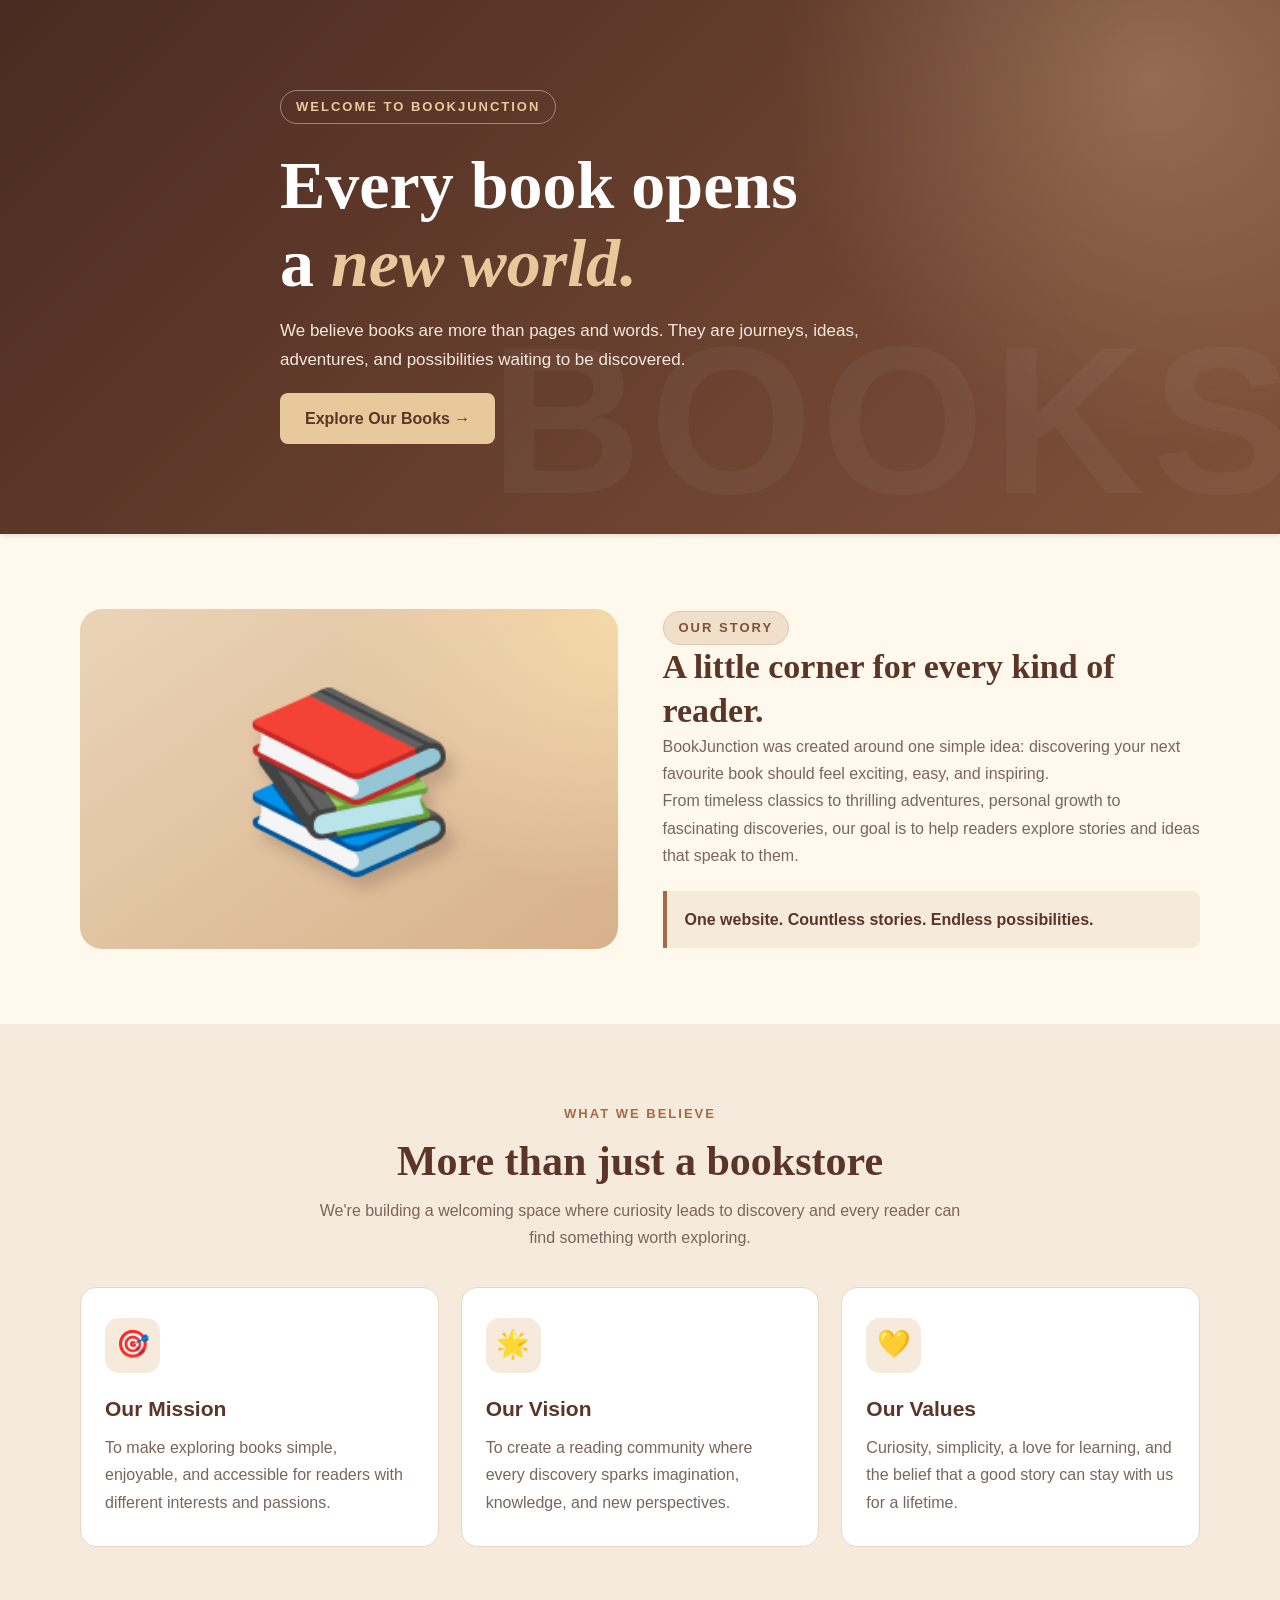
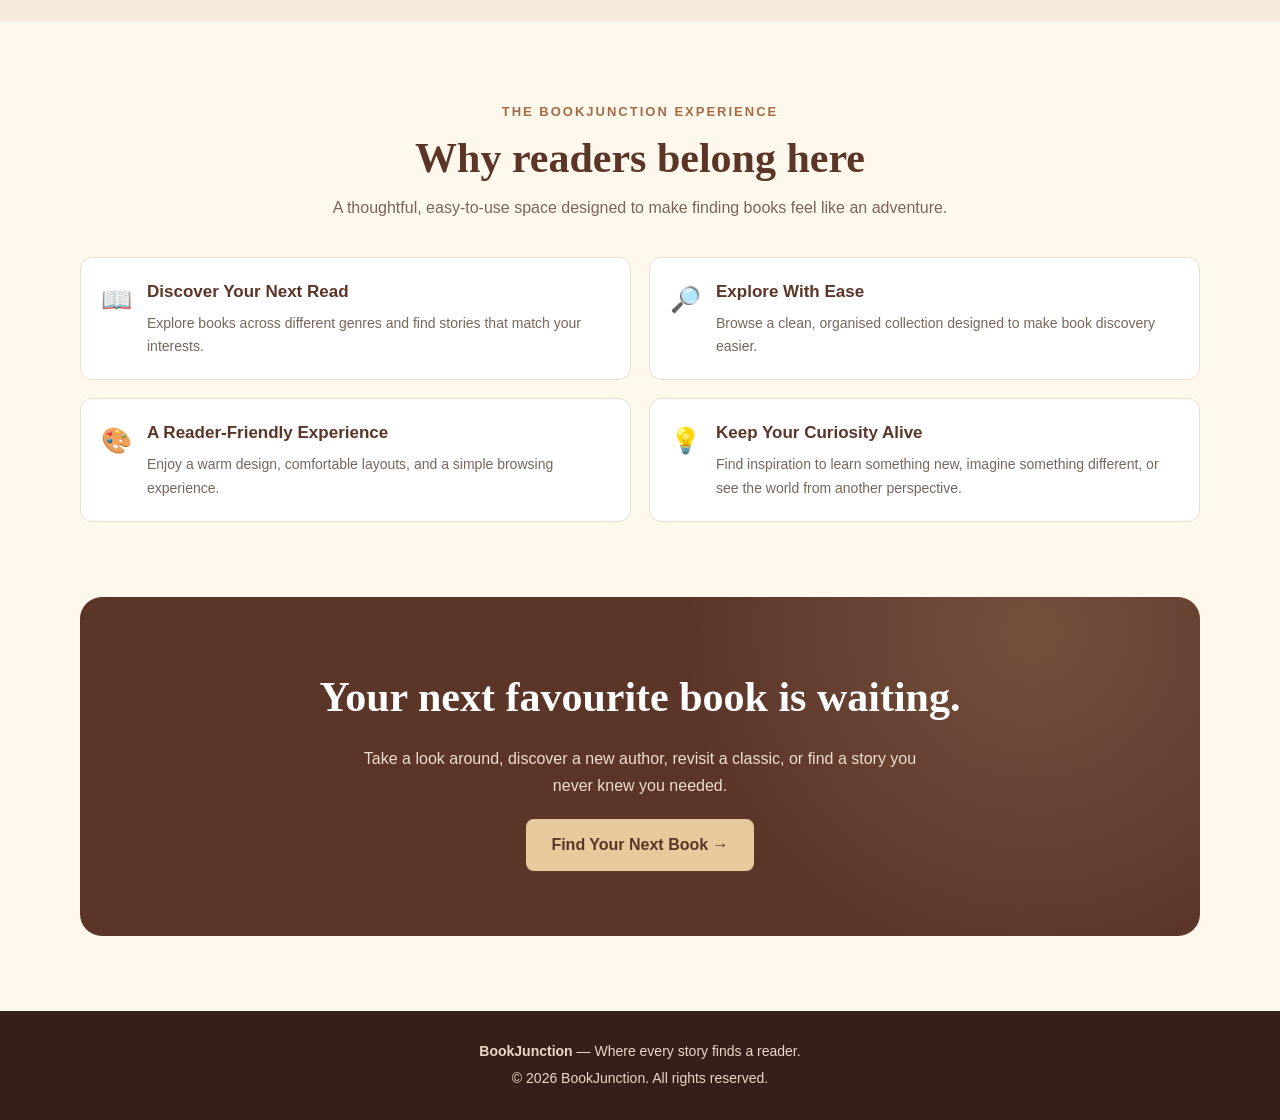
==== about.html @ b592138c "first file" ====
<!DOCTYPE html>
<html lang="en">
<head>
    <meta charset="UTF-8">
    <meta name="viewport" content="width=device-width, initial-scale=1.0">
    <title>About Us | BookJunction</title>

    <!-- Your existing website styles -->
    <link rel="stylesheet" href="style.css">
    <link rel="stylesheet" href="responsive.css">

    <!-- About page styling -->
    <style>
        :root {
            --primary: #5b3528;
            --secondary: #a66b45;
            --accent: #e8c99b;
            --cream: #fff8ed;
            --light: #f5eadb;
            --text: #38251e;
            --muted: #78665b;
            --white: #ffffff;
        }

        * {
            box-sizing: border-box;
        }

        body {
            margin: 0;
            font-family: Arial, Helvetica, sans-serif;
            background: var(--cream);
            color: var(--text);
            line-height: 1.7;
        }

        a {
            text-decoration: none;
        }

        .about-container {
            width: min(1120px, 90%);
            margin: auto;
        }

        /* HERO SECTION */
        .about-hero {
            position: relative;
            overflow: hidden;
            padding: 90px 0;
            background:
                radial-gradient(circle at 90% 15%,
                    rgba(232, 201, 155, 0.3), transparent 30%),
                linear-gradient(135deg, #4b2b21, #80513a);
            color: var(--white);
        }

        .about-hero::after {
            content: "BOOKS";
            position: absolute;
            right: -20px;
            bottom: -65px;
            font-size: clamp(90px, 18vw, 210px);
            font-weight: 900;
            letter-spacing: 8px;
            color: rgba(255, 255, 255, 0.04);
            pointer-events: none;
        }

        .hero-content {
            position: relative;
            z-index: 1;
            max-width: 720px;
        }

        .eyebrow {
            display: inline-block;
            padding: 5px 15px;
            border: 1px solid rgba(255, 255, 255, 0.4);
            border-radius: 50px;
            color: var(--accent);
            font-size: 13px;
            font-weight: bold;
            letter-spacing: 2px;
            text-transform: uppercase;
        }

        .about-hero h1 {
            margin: 22px 0 15px;
            font-family: Georgia, "Times New Roman", serif;
            font-size: clamp(38px, 6vw, 68px);
            line-height: 1.15;
        }

        .about-hero h1 span {
            color: var(--accent);
            font-style: italic;
        }

        .about-hero p {
            max-width: 620px;
            color: #f5e8dd;
            font-size: 17px;
        }

        .hero-button {
            display: inline-block;
            margin-top: 18px;
            padding: 12px 25px;
            border-radius: 8px;
            background: var(--accent);
            color: var(--primary);
            font-weight: bold;
            transition: 0.3s;
        }

        .hero-button:hover {
            background: white;
            transform: translateY(-3px);
        }

        /* COMMON SECTION */
        .about-section {
            padding: 75px 0;
        }

        .section-heading {
            margin-bottom: 35px;
            text-align: center;
        }

        .section-heading .small-title {
            color: var(--secondary);
            font-size: 13px;
            font-weight: bold;
            letter-spacing: 2px;
            text-transform: uppercase;
        }

        .section-heading h2 {
            margin: 8px 0;
            color: var(--primary);
            font-family: Georgia, "Times New Roman", serif;
            font-size: clamp(28px, 4vw, 42px);
            line-height: 1.25;
        }

        .section-heading p {
            max-width: 650px;
            margin: 10px auto 0;
            color: var(--muted);
        }

        /* OUR STORY */
        .story-grid {
            display: grid;
            grid-template-columns: 1fr 1fr;
            gap: 45px;
            align-items: center;
        }

        .story-art {
            min-height: 340px;
            display: flex;
            align-items: center;
            justify-content: center;
            border-radius: 22px;
            background:
                radial-gradient(circle at top right,
                    #f5d9aa, transparent 45%),
                linear-gradient(145deg, #ead4b7, #d7b18a);
            overflow: hidden;
        }

        .book-illustration {
            font-size: clamp(100px, 16vw, 175px);
            filter: drop-shadow(8px 12px 7px rgba(75, 43, 33, 0.2));
            transition: transform 0.4s;
        }

        .story-art:hover .book-illustration {
            transform: rotate(-7deg) scale(1.05);
        }

        .story-text h2 {
            margin-top: 0;
            color: var(--primary);
            font-family: Georgia, "Times New Roman", serif;
            font-size: 34px;
            line-height: 1.3;
        }

        .story-text p {
            color: var(--muted);
        }

        .story-highlight {
            margin-top: 22px;
            padding: 15px 18px;
            border-left: 4px solid var(--secondary);
            border-radius: 0 8px 8px 0;
            background: var(--light);
            color: var(--primary);
            font-weight: bold;
        }

        /* MISSION AND VISION */
        .values-section {
            background: var(--light);
        }

        .values-grid {
            display: grid;
            grid-template-columns: repeat(3, 1fr);
            gap: 22px;
        }

        .value-card {
            padding: 30px 24px;
            border: 1px solid #ead7c2;
            border-radius: 16px;
            background: var(--white);
            transition: transform 0.3s, box-shadow 0.3s;
        }

        .value-card:hover {
            transform: translateY(-7px);
            box-shadow: 0 12px 30px rgba(91, 53, 40, 0.1);
        }

        .value-icon {
            width: 55px;
            height: 55px;
            display: grid;
            place-items: center;
            border-radius: 14px;
            background: var(--light);
            font-size: 27px;
        }

        .value-card h3 {
            margin: 18px 0 8px;
            color: var(--primary);
            font-size: 21px;
        }

        .value-card p {
            margin-bottom: 0;
            color: var(--muted);
        }

        /* WHY BOOKJUNCTION */
        .benefits-grid {
            display: grid;
            grid-template-columns: repeat(2, 1fr);
            gap: 18px;
        }

        .benefit {
            display: flex;
            align-items: flex-start;
            gap: 15px;
            padding: 20px;
            border: 1px solid #eddfce;
            border-radius: 12px;
            background: var(--white);
        }

        .benefit-icon {
            flex-shrink: 0;
            font-size: 25px;
        }

        .benefit h3 {
            margin: 0 0 5px;
            color: var(--primary);
            font-size: 17px;
        }

        .benefit p {
            margin: 0;
            color: var(--muted);
            font-size: 14px;
        }

        /* CLOSING BANNER */
        .about-cta {
            padding: 65px 20px;
            border-radius: 22px;
            background:
                radial-gradient(circle at 85% 10%,
                    rgba(232, 201, 155, 0.18), transparent 35%),
                var(--primary);
            color: white;
            text-align: center;
        }

        .about-cta h2 {
            margin: 0 0 12px;
            font-family: Georgia, "Times New Roman", serif;
            font-size: clamp(28px, 4vw, 42px);
        }

        .about-cta p {
            max-width: 580px;
            margin: 0 auto 20px;
            color: #f0ded1;
        }

        .about-cta .hero-button {
            margin-top: 0;
        }

        /* FOOTER */
        .about-footer {
            margin-top: 75px;
            padding: 25px 15px;
            background: #352019;
            color: #e9d8c8;
            text-align: center;
            font-size: 14px;
        }

        .about-footer p {
            margin: 4px 0;
        }

        /* MOBILE RESPONSIVENESS */
        @media (max-width: 768px) {
            .about-hero {
                padding: 65px 0;
            }

            .about-section {
                padding: 50px 0;
            }

            .story-grid {
                grid-template-columns: 1fr;
                gap: 28px;
            }

            .story-art {
                min-height: 250px;
            }

            .values-grid {
                grid-template-columns: 1fr;
            }

            .benefits-grid {
                grid-template-columns: 1fr;
            }

            .about-cta {
                padding: 45px 20px;
            }
        }
    </style>
</head>

<body>

    <!-- HERO -->
    <header class="about-hero">
        <div class="about-container hero-content">
            <span class="eyebrow">Welcome to BookJunction</span>

            <h1>
                Every book opens<br>
                a <span>new world.</span>
            </h1>

            <p>
                We believe books are more than pages and words.
                They are journeys, ideas, adventures, and possibilities
                waiting to be discovered.
            </p>

            <a href="books.html" class="hero-button">
                Explore Our Books →
            </a>
        </div>
    </header>

    <main>

        <!-- OUR STORY -->
        <section class="about-section">
            <div class="about-container story-grid">

                <div class="story-art">
                    <div class="book-illustration" aria-hidden="true">
                        📚
                    </div>
                </div>

                <div class="story-text">
                    <span class="eyebrow"
                          style="background:#f0e0cb; color:#80513a;
                                 border-color:#e0c6a8;">
                        Our Story
                    </span>

                    <h2>A little corner for every kind of reader.</h2>

                    <p>
                        BookJunction was created around one simple idea:
                        discovering your next favourite book should feel
                        exciting, easy, and inspiring.
                    </p>

                    <p>
                        From timeless classics to thrilling adventures,
                        personal growth to fascinating discoveries, our
                        goal is to help readers explore stories and ideas
                        that speak to them.
                    </p>

                    <div class="story-highlight">
                        One website. Countless stories. Endless possibilities.
                    </div>
                </div>

            </div>
        </section>

        <!-- MISSION / VISION / VALUES -->
        <section class="about-section values-section">
            <div class="about-container">

                <div class="section-heading">
                    <span class="small-title">What We Believe</span>
                    <h2>More than just a bookstore</h2>
                    <p>
                        We're building a welcoming space where curiosity
                        leads to discovery and every reader can find
                        something worth exploring.
                    </p>
                </div>

                <div class="values-grid">

                    <article class="value-card">
                        <div class="value-icon" aria-hidden="true">🎯</div>
                        <h3>Our Mission</h3>
                        <p>
                            To make exploring books simple, enjoyable,
                            and accessible for readers with different
                            interests and passions.
                        </p>
                    </article>

                    <article class="value-card">
                        <div class="value-icon" aria-hidden="true">🌟</div>
                        <h3>Our Vision</h3>
                        <p>
                            To create a reading community where every
                            discovery sparks imagination, knowledge,
                            and new perspectives.
                        </p>
                    </article>

                    <article class="value-card">
                        <div class="value-icon" aria-hidden="true">💛</div>
                        <h3>Our Values</h3>
                        <p>
                            Curiosity, simplicity, a love for learning,
                            and the belief that a good story can stay
                            with us for a lifetime.
                        </p>
                    </article>

                </div>
            </div>
        </section>

        <!-- WHY BOOKJUNCTION -->
        <section class="about-section">
            <div class="about-container">

                <div class="section-heading">
                    <span class="small-title">The BookJunction Experience</span>
                    <h2>Why readers belong here</h2>
                    <p>
                        A thoughtful, easy-to-use space designed to make
                        finding books feel like an adventure.
                    </p>
                </div>

                <div class="benefits-grid">

                    <article class="benefit">
                        <span class="benefit-icon" aria-hidden="true">📖</span>
                        <div>
                            <h3>Discover Your Next Read</h3>
                            <p>
                                Explore books across different genres
                                and find stories that match your interests.
                            </p>
                        </div>
                    </article>

                    <article class="benefit">
                        <span class="benefit-icon" aria-hidden="true">🔎</span>
                        <div>
                            <h3>Explore With Ease</h3>
                            <p>
                                Browse a clean, organised collection
                                designed to make book discovery easier.
                            </p>
                        </div>
                    </article>

                    <article class="benefit">
                        <span class="benefit-icon" aria-hidden="true">🎨</span>
                        <div>
                            <h3>A Reader-Friendly Experience</h3>
                            <p>
                                Enjoy a warm design, comfortable layouts,
                                and a simple browsing experience.
                            </p>
                        </div>
                    </article>

                    <article class="benefit">
                        <span class="benefit-icon" aria-hidden="true">💡</span>
                        <div>
                            <h3>Keep Your Curiosity Alive</h3>
                            <p>
                                Find inspiration to learn something new,
                                imagine something different, or see the
                                world from another perspective.
                            </p>
                        </div>
                    </article>

                </div>
            </div>
        </section>

        <!-- FINAL CALL TO ACTION -->
        <section class="about-container">
            <div class="about-cta">
                <h2>Your next favourite book is waiting.</h2>

                <p>
                    Take a look around, discover a new author,
                    revisit a classic, or find a story you never
                    knew you needed.
                </p>

                <a href="books.html" class="hero-button">
                    Find Your Next Book →
                </a>
            </div>
        </section>

    </main>

    <!-- FOOTER -->
    <footer class="about-footer">
        <p><strong>BookJunction</strong> — Where every story finds a reader.</p>
        <p>© <span id="current-year"></span> BookJunction. All rights reserved.</p>
    </footer>

    <script>
        document.getElementById("current-year").textContent =
            new Date().getFullYear();
    </script>

</body>
</html>
---- style.css ----
/* ===========================
 CSS RESET - Start Clean
 =========================== */
* {
 margin: 0;
 padding: 0;
 box-sizing: border-box;
}
html {
 font-size: 16px;
}
body {
 font-family: 'Inter', Arial, sans-serif;
 color: #2C2C2C;
 background-color: #FFF8F0;
 line-height: 1.6;
}

/* ===========================
 CSS VARIABLES - Brand Colors
 =========================== */
:root {
 /* Colors */
 --primary: #5B3A29;
 --accent: #F4A261;
 --bg: #FFF8F0;
 --text-dark: #2C2C2C;
 --text-muted: #6B6B6B;
 --success: #2E7D32;
 --error: #C62828;
 --white: #FFFFFF;
 --light-gray: #F5F5F5;
 /* Spacing */
 --space-xs: 0.5rem; /* 8px */
 --space-sm: 1rem; /* 16px */
 --space-md: 1.5rem; /* 24px */
 --space-lg: 2rem; /* 32px */
 --space-xl: 3rem; /* 48px */
 /* Other */
 --border-radius: 8px;
 --max-width: 1200px;
 --shadow-sm: 0 2px 4px rgba(0,0,0,0.1);
 --shadow-md: 0 4px 12px rgba(0,0,0,0.15);
}

header {
 background-color: var(--primary);
 padding: var(--space-md);
 color: var(--white);
}
.btn {
 background-color: var(--accent);
 padding: var(--space-sm) var(--space-md);
 border-radius: var(--border-radius);
}

/* ===========================
 HEADER
 =========================== */
header {
 background-color: var(--primary);
 color: var(--white);
 padding: var(--space-md) var(--space-lg);
 box-shadow: var(--shadow-sm);
 position: sticky;
 top: 0;
 z-index: 100;
 /* FLEXBOX MAGIC */
 display: flex;
 justify-content: space-between;
 align-items: center;
 flex-wrap: wrap;
 gap: var(--space-md);
}
header h1 {
 font-family: 'Playfair Display', Georgia, serif;
 font-size: 2rem;
 margin-bottom: 0; /* removed - flexbox handles spacing */
}
/* Navigation as flex container too */
nav {
 display: flex;
 gap: var(--space-sm);
 flex-wrap: wrap;
}
nav a {
 color: var(--white);
 text-decoration: none;
 padding: var(--space-xs) var(--space-sm);
 border-radius: 4px;
 transition: all 0.3s;
}
nav a:hover {
 background-color: var(--accent);
 color: var(--primary);
}


/* ===========================
 HERO SECTION
 =========================== */
.hero {
 background: linear-gradient(135deg, #5B3A29 0%, #8B5E3C 100%);
 color: var(--white);
 text-align: center;
 padding: var(--space-xl) var(--space-md);
 min-height: 400px;
 display: flex;
 flex-direction: column;
 justify-content: center;
 align-items: center;
}
.hero h2 {
 font-family: 'Playfair Display', Georgia, serif;
 font-size: 3rem;
 margin-bottom: var(--space-sm);
}
.hero p {
 font-size: 1.25rem;
 margin-bottom: var(--space-lg);
 opacity: 0.9;
}
.hero .btn {
 background-color: var(--accent);
 color: var(--primary);
 padding: var(--space-sm) var(--space-lg);
 border-radius: var(--border-radius);
 text-decoration: none;
 font-weight: bold;
 transition: transform 0.2s, box-shadow 0.2s;
}
.hero .btn:hover {
 transform: translateY(-2px);
 box-shadow: var(--shadow-md);
}

/* ===========================
 FEATURED BOOKS
 =========================== */
.featured {
 padding: var(--space-xl) var(--space-md);
 max-width: var(--max-width);
 margin: 0 auto;
}
.featured h2 {
 font-family: 'Playfair Display', Georgia, serif;
 font-size: 2.5rem;
 color: var(--primary);
 text-align: center;
 margin-bottom: var(--space-lg);
}
.book-card {
 background: var(--white);
 border-radius: var(--border-radius);
 padding: var(--space-md);
 box-shadow: var(--shadow-sm);
 text-align: center;
 transition: transform 0.3s, box-shadow 0.3s;
 margin-bottom: var(--space-md);
}
.book-card:hover {
 transform: translateY(-5px);
 box-shadow: var(--shadow-md);
}
.book-card img {
 width: 100%;
 height: 250px;
 object-fit: cover;
 border-radius: 4px;
 margin-bottom: var(--space-sm);
}
.book-card h3 {
 font-family: 'Playfair Display', Georgia, serif;
 color: var(--primary);
 margin-bottom: var(--space-xs);
}
.book-card .author {
 color: var(--text-muted);
 margin-bottom: var(--space-sm);
}
.book-card .price {
 font-size: 1.5rem;
 font-weight: bold;
 color: var(--accent);
 margin-bottom: var(--space-sm);
}
.book-card button {
 background-color: var(--primary);
 color: var(--white);
 border: none;
 padding: var(--space-sm) var(--space-md);
 border-radius: var(--border-radius);
 cursor: pointer;
 width: 100%;
 transition: background-color 0.3s;
}
.book-card button:hover {
 background-color: #8B5E3C;
}

/* ===========================
 FOOTER
 =========================== */
footer {
 background-color: var(--primary);
 color: var(--white);
 text-align: center;
 padding: var(--space-lg) var(--space-md);
 margin-top: var(--space-xl);
}
footer p {
 margin-bottom: var(--space-xs);
}
footer a {
 color: var(--accent);
 text-decoration: none;
 margin: 0 var(--space-xs);
}
footer a:hover {
 text-decoration: underline;
}

/* ===========================
 ANIMATIONS
 =========================== */
/* Fade in on page load */
@keyframes fadeIn {
 from {
 opacity: 0;
 transform: translateY(20px);
 }
 to {
 opacity: 1;
 transform: translateY(0);
 }
}
.hero h2,
.hero p,
.hero .btn {
 animation: fadeIn 0.8s ease-out forwards;
}
.hero p {
 animation-delay: 0.2s;
 opacity: 0;
}
.hero .btn {
 animation-delay: 0.4s;
 opacity: 0;
}
/* Pulse for sale tags */
@keyframes pulse {
 0%, 100% { transform: scale(1); }
 50% { transform: scale(1.05); }

 }
.sale-tag {
 background: var(--error);
 color: var(--white);
 padding: 4px 8px;
 border-radius: 4px;
 font-size: 0.8rem;
 display: inline-block;
 animation: pulse 2s infinite;
}
/* Loading spinner */
@keyframes spin {
 from { transform: rotate(0deg); }
 to { transform: rotate(360deg); }
}
.spinner {
 width: 40px;
 height: 40px;
 border: 4px solid #f3f3f3;
 border-top-color: var(--primary);
 border-radius: 50%;
 animation: spin 1s linear infinite;
 margin: var(--space-lg) auto;
}
---- responsive.css ----
/* ===========================
 Responsive design=========================== */
/* ===========================
 TABLET (768px and below)
 =========================== */
@media (max-width: 768px) {
 /* Header - stack on mobile */
 header {
 flex-direction: column;
 text-align: center;
 gap: var(--space-sm);
 }
 header h1 {
 font-size: 1.5rem;
 }
 nav {
 justify-content: center;
 gap: var(--space-xs);
 }
 nav a {
 font-size: 0.9rem;
 padding: 4px 8px;
 }
 /* Hero - smaller text */
 .hero h2 {
 font-size: 2rem;
 }
 .hero p {
 font-size: 1rem;
 }
 .hero {
 padding: var(--space-lg) var(--space-md);
 min-height: 300px;
 }
 /* Featured books - tighter grid */
 .featured h2 {
 font-size: 2rem;
 }

 /* Filters - stack on mobile */
 .filter-controls {
 flex-direction: column;
 }
 /* Cart table - hide some columns on mobile */
 .cart-table thead {
 display: none;
 }
 .cart-table tbody tr {
 display: block;
 margin-bottom: var(--space-md);
 background: var(--white);
 padding: var(--space-md);
 border-radius: var(--border-radius);
 }
 .cart-table td {
 display: block;
 text-align: left;
 padding: var(--space-xs) 0;
 }
}
/* ===========================
 MOBILE (480px and below)
 =========================== */
@media (max-width: 480px) {
 /* Even tighter on phones */
 header h1 {
 font-size: 1.25rem;
 }
 .hero h2 {
 font-size: 1.5rem;
 }
 .book-card img {
 height: 180px;
 }
 .footer-content {
 flex-direction: column;
 text-align: center;
 }

 }
/* ===========================
 LARGE DESKTOPS (1400px+)
 =========================== */
@media (min-width: 1400px) {
 .hero h2 {
 font-size: 4rem;
 }
 .featured h2,
 .categories h2 {
 font-size: 3rem;
 }
}
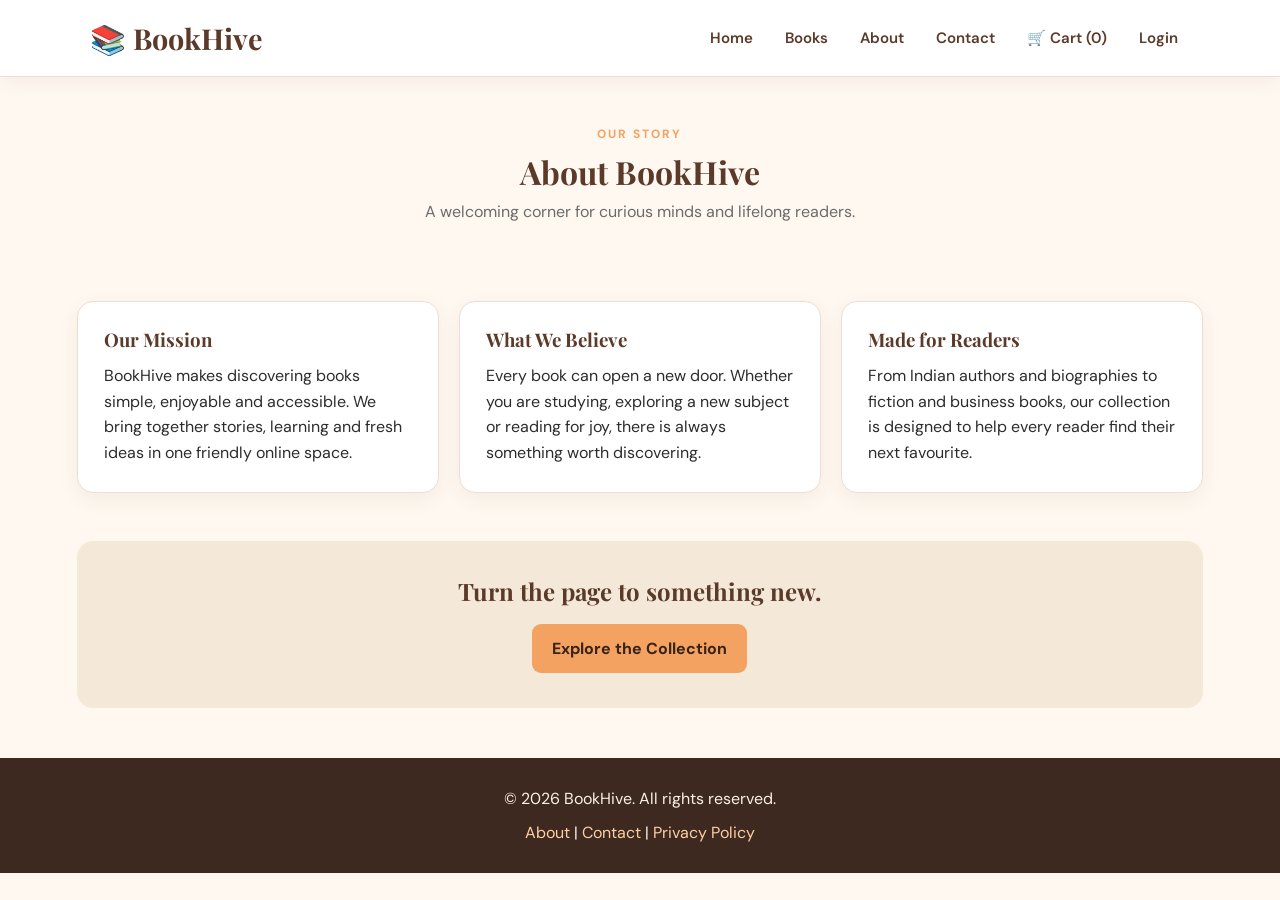
==== commit 601b44bf: "first file" ====
--- a/about.html
+++ b/about.html
@@ -3,571 +3,36 @@
 <head>
     <meta charset="UTF-8">
     <meta name="viewport" content="width=device-width, initial-scale=1.0">
-    <title>About Us | BookJunction</title>
-
-    <!-- Your existing website styles -->
+    <title>About Us - BookHive</title>
     <link rel="stylesheet" href="style.css">
     <link rel="stylesheet" href="responsive.css">
 
-    <!-- About page styling -->
-    <style>
-        :root {
-            --primary: #5b3528;
-            --secondary: #a66b45;
-            --accent: #e8c99b;
-            --cream: #fff8ed;
-            --light: #f5eadb;
-            --text: #38251e;
-            --muted: #78665b;
-            --white: #ffffff;
-        }
-
-        * {
-            box-sizing: border-box;
-        }
-
-        body {
-            margin: 0;
-            font-family: Arial, Helvetica, sans-serif;
-            background: var(--cream);
-            color: var(--text);
-            line-height: 1.7;
-        }
-
-        a {
-            text-decoration: none;
-        }
-
-        .about-container {
-            width: min(1120px, 90%);
-            margin: auto;
-        }
-
-        /* HERO SECTION */
-        .about-hero {
-            position: relative;
-            overflow: hidden;
-            padding: 90px 0;
-            background:
-                radial-gradient(circle at 90% 15%,
-                    rgba(232, 201, 155, 0.3), transparent 30%),
-                linear-gradient(135deg, #4b2b21, #80513a);
-            color: var(--white);
-        }
-
-        .about-hero::after {
-            content: "BOOKS";
-            position: absolute;
-            right: -20px;
-            bottom: -65px;
-            font-size: clamp(90px, 18vw, 210px);
-            font-weight: 900;
-            letter-spacing: 8px;
-            color: rgba(255, 255, 255, 0.04);
-            pointer-events: none;
-        }
-
-        .hero-content {
-            position: relative;
-            z-index: 1;
-            max-width: 720px;
-        }
-
-        .eyebrow {
-            display: inline-block;
-            padding: 5px 15px;
-            border: 1px solid rgba(255, 255, 255, 0.4);
-            border-radius: 50px;
-            color: var(--accent);
-            font-size: 13px;
-            font-weight: bold;
-            letter-spacing: 2px;
-            text-transform: uppercase;
-        }
-
-        .about-hero h1 {
-            margin: 22px 0 15px;
-            font-family: Georgia, "Times New Roman", serif;
-            font-size: clamp(38px, 6vw, 68px);
-            line-height: 1.15;
-        }
-
-        .about-hero h1 span {
-            color: var(--accent);
-            font-style: italic;
-        }
-
-        .about-hero p {
-            max-width: 620px;
-            color: #f5e8dd;
-            font-size: 17px;
-        }
-
-        .hero-button {
-            display: inline-block;
-            margin-top: 18px;
-            padding: 12px 25px;
-            border-radius: 8px;
-            background: var(--accent);
-            color: var(--primary);
-            font-weight: bold;
-            transition: 0.3s;
-        }
-
-        .hero-button:hover {
-            background: white;
-            transform: translateY(-3px);
-        }
-
-        /* COMMON SECTION */
-        .about-section {
-            padding: 75px 0;
-        }
-
-        .section-heading {
-            margin-bottom: 35px;
-            text-align: center;
-        }
-
-        .section-heading .small-title {
-            color: var(--secondary);
-            font-size: 13px;
-            font-weight: bold;
-            letter-spacing: 2px;
-            text-transform: uppercase;
-        }
-
-        .section-heading h2 {
-            margin: 8px 0;
-            color: var(--primary);
-            font-family: Georgia, "Times New Roman", serif;
-            font-size: clamp(28px, 4vw, 42px);
-            line-height: 1.25;
-        }
-
-        .section-heading p {
-            max-width: 650px;
-            margin: 10px auto 0;
-            color: var(--muted);
-        }
-
-        /* OUR STORY */
-        .story-grid {
-            display: grid;
-            grid-template-columns: 1fr 1fr;
-            gap: 45px;
-            align-items: center;
-        }
-
-        .story-art {
-            min-height: 340px;
-            display: flex;
-            align-items: center;
-            justify-content: center;
-            border-radius: 22px;
-            background:
-                radial-gradient(circle at top right,
-                    #f5d9aa, transparent 45%),
-                linear-gradient(145deg, #ead4b7, #d7b18a);
-            overflow: hidden;
-        }
-
-        .book-illustration {
-            font-size: clamp(100px, 16vw, 175px);
-            filter: drop-shadow(8px 12px 7px rgba(75, 43, 33, 0.2));
-            transition: transform 0.4s;
-        }
-
-        .story-art:hover .book-illustration {
-            transform: rotate(-7deg) scale(1.05);
-        }
-
-        .story-text h2 {
-            margin-top: 0;
-            color: var(--primary);
-            font-family: Georgia, "Times New Roman", serif;
-            font-size: 34px;
-            line-height: 1.3;
-        }
-
-        .story-text p {
-            color: var(--muted);
-        }
-
-        .story-highlight {
-            margin-top: 22px;
-            padding: 15px 18px;
-            border-left: 4px solid var(--secondary);
-            border-radius: 0 8px 8px 0;
-            background: var(--light);
-            color: var(--primary);
-            font-weight: bold;
-        }
-
-        /* MISSION AND VISION */
-        .values-section {
-            background: var(--light);
-        }
-
-        .values-grid {
-            display: grid;
-            grid-template-columns: repeat(3, 1fr);
-            gap: 22px;
-        }
-
-        .value-card {
-            padding: 30px 24px;
-            border: 1px solid #ead7c2;
-            border-radius: 16px;
-            background: var(--white);
-            transition: transform 0.3s, box-shadow 0.3s;
-        }
-
-        .value-card:hover {
-            transform: translateY(-7px);
-            box-shadow: 0 12px 30px rgba(91, 53, 40, 0.1);
-        }
-
-        .value-icon {
-            width: 55px;
-            height: 55px;
-            display: grid;
-            place-items: center;
-            border-radius: 14px;
-            background: var(--light);
-            font-size: 27px;
-        }
-
-        .value-card h3 {
-            margin: 18px 0 8px;
-            color: var(--primary);
-            font-size: 21px;
-        }
-
-        .value-card p {
-            margin-bottom: 0;
-            color: var(--muted);
-        }
-
-        /* WHY BOOKJUNCTION */
-        .benefits-grid {
-            display: grid;
-            grid-template-columns: repeat(2, 1fr);
-            gap: 18px;
-        }
-
-        .benefit {
-            display: flex;
-            align-items: flex-start;
-            gap: 15px;
-            padding: 20px;
-            border: 1px solid #eddfce;
-            border-radius: 12px;
-            background: var(--white);
-        }
-
-        .benefit-icon {
-            flex-shrink: 0;
-            font-size: 25px;
-        }
-
-        .benefit h3 {
-            margin: 0 0 5px;
-            color: var(--primary);
-            font-size: 17px;
-        }
-
-        .benefit p {
-            margin: 0;
-            color: var(--muted);
-            font-size: 14px;
-        }
-
-        /* CLOSING BANNER */
-        .about-cta {
-            padding: 65px 20px;
-            border-radius: 22px;
-            background:
-                radial-gradient(circle at 85% 10%,
-                    rgba(232, 201, 155, 0.18), transparent 35%),
-                var(--primary);
-            color: white;
-            text-align: center;
-        }
-
-        .about-cta h2 {
-            margin: 0 0 12px;
-            font-family: Georgia, "Times New Roman", serif;
-            font-size: clamp(28px, 4vw, 42px);
-        }
-
-        .about-cta p {
-            max-width: 580px;
-            margin: 0 auto 20px;
-            color: #f0ded1;
-        }
-
-        .about-cta .hero-button {
-            margin-top: 0;
-        }
-
-        /* FOOTER */
-        .about-footer {
-            margin-top: 75px;
-            padding: 25px 15px;
-            background: #352019;
-            color: #e9d8c8;
-            text-align: center;
-            font-size: 14px;
-        }
-
-        .about-footer p {
-            margin: 4px 0;
-        }
-
-        /* MOBILE RESPONSIVENESS */
-        @media (max-width: 768px) {
-            .about-hero {
-                padding: 65px 0;
-            }
-
-            .about-section {
-                padding: 50px 0;
-            }
-
-            .story-grid {
-                grid-template-columns: 1fr;
-                gap: 28px;
-            }
-
-            .story-art {
-                min-height: 250px;
-            }
-
-            .values-grid {
-                grid-template-columns: 1fr;
-            }
-
-            .benefits-grid {
-                grid-template-columns: 1fr;
-            }
-
-            .about-cta {
-                padding: 45px 20px;
-            }
-        }
-    </style>
 </head>
-
 <body>
-
-    <!-- HERO -->
-    <header class="about-hero">
-        <div class="about-container hero-content">
-            <span class="eyebrow">Welcome to BookJunction</span>
-
-            <h1>
-                Every book opens<br>
-                a <span>new world.</span>
-            </h1>
-
-            <p>
-                We believe books are more than pages and words.
-                They are journeys, ideas, adventures, and possibilities
-                waiting to be discovered.
-            </p>
-
-            <a href="books.html" class="hero-button">
-                Explore Our Books →
-            </a>
-        </div>
+    <header>
+        <h1>📚 BookHive</h1>
+        <nav>
+            <a href="index.html">Home</a>
+            <a href="books.html">Books</a>
+            <a href="about.html">About</a>
+            <a href="contact.html">Contact</a>
+            <a href="cart.html">🛒 Cart (0)</a>
+            <a href="login.html">Login</a>
+        </nav>
     </header>
 
     <main>
-
-        <!-- OUR STORY -->
-        <section class="about-section">
-            <div class="about-container story-grid">
-
-                <div class="story-art">
-                    <div class="book-illustration" aria-hidden="true">
-                        📚
-                    </div>
-                </div>
-
-                <div class="story-text">
-                    <span class="eyebrow"
-                          style="background:#f0e0cb; color:#80513a;
-                                 border-color:#e0c6a8;">
-                        Our Story
-                    </span>
-
-                    <h2>A little corner for every kind of reader.</h2>
-
-                    <p>
-                        BookJunction was created around one simple idea:
-                        discovering your next favourite book should feel
-                        exciting, easy, and inspiring.
-                    </p>
-
-                    <p>
-                        From timeless classics to thrilling adventures,
-                        personal growth to fascinating discoveries, our
-                        goal is to help readers explore stories and ideas
-                        that speak to them.
-                    </p>
-
-                    <div class="story-highlight">
-                        One website. Countless stories. Endless possibilities.
-                    </div>
-                </div>
-
-            </div>
+        <section class="page-header"><p class="eyebrow">Our story</p><h2>About BookHive</h2><p>A welcoming corner for curious minds and lifelong readers.</p></section>
+        <section class="about-content">
+            <div class="about-card"><h3>Our Mission</h3><p>BookHive makes discovering books simple, enjoyable and accessible. We bring together stories, learning and fresh ideas in one friendly online space.</p></div>
+            <div class="about-card"><h3>What We Believe</h3><p>Every book can open a new door. Whether you are studying, exploring a new subject or reading for joy, there is always something worth discovering.</p></div>
+            <div class="about-card"><h3>Made for Readers</h3><p>From Indian authors and biographies to fiction and business books, our collection is designed to help every reader find their next favourite.</p></div>
         </section>
-
-        <!-- MISSION / VISION / VALUES -->
-        <section class="about-section values-section">
-            <div class="about-container">
-
-                <div class="section-heading">
-                    <span class="small-title">What We Believe</span>
-                    <h2>More than just a bookstore</h2>
-                    <p>
-                        We're building a welcoming space where curiosity
-                        leads to discovery and every reader can find
-                        something worth exploring.
-                    </p>
-                </div>
-
-                <div class="values-grid">
-
-                    <article class="value-card">
-                        <div class="value-icon" aria-hidden="true">🎯</div>
-                        <h3>Our Mission</h3>
-                        <p>
-                            To make exploring books simple, enjoyable,
-                            and accessible for readers with different
-                            interests and passions.
-                        </p>
-                    </article>
-
-                    <article class="value-card">
-                        <div class="value-icon" aria-hidden="true">🌟</div>
-                        <h3>Our Vision</h3>
-                        <p>
-                            To create a reading community where every
-                            discovery sparks imagination, knowledge,
-                            and new perspectives.
-                        </p>
-                    </article>
-
-                    <article class="value-card">
-                        <div class="value-icon" aria-hidden="true">💛</div>
-                        <h3>Our Values</h3>
-                        <p>
-                            Curiosity, simplicity, a love for learning,
-                            and the belief that a good story can stay
-                            with us for a lifetime.
-                        </p>
-                    </article>
-
-                </div>
-            </div>
-        </section>
-
-        <!-- WHY BOOKJUNCTION -->
-        <section class="about-section">
-            <div class="about-container">
-
-                <div class="section-heading">
-                    <span class="small-title">The BookJunction Experience</span>
-                    <h2>Why readers belong here</h2>
-                    <p>
-                        A thoughtful, easy-to-use space designed to make
-                        finding books feel like an adventure.
-                    </p>
-                </div>
-
-                <div class="benefits-grid">
-
-                    <article class="benefit">
-                        <span class="benefit-icon" aria-hidden="true">📖</span>
-                        <div>
-                            <h3>Discover Your Next Read</h3>
-                            <p>
-                                Explore books across different genres
-                                and find stories that match your interests.
-                            </p>
-                        </div>
-                    </article>
-
-                    <article class="benefit">
-                        <span class="benefit-icon" aria-hidden="true">🔎</span>
-                        <div>
-                            <h3>Explore With Ease</h3>
-                            <p>
-                                Browse a clean, organised collection
-                                designed to make book discovery easier.
-                            </p>
-                        </div>
-                    </article>
-
-                    <article class="benefit">
-                        <span class="benefit-icon" aria-hidden="true">🎨</span>
-                        <div>
-                            <h3>A Reader-Friendly Experience</h3>
-                            <p>
-                                Enjoy a warm design, comfortable layouts,
-                                and a simple browsing experience.
-                            </p>
-                        </div>
-                    </article>
-
-                    <article class="benefit">
-                        <span class="benefit-icon" aria-hidden="true">💡</span>
-                        <div>
-                            <h3>Keep Your Curiosity Alive</h3>
-                            <p>
-                                Find inspiration to learn something new,
-                                imagine something different, or see the
-                                world from another perspective.
-                            </p>
-                        </div>
-                    </article>
-
-                </div>
-            </div>
-        </section>
-
-        <!-- FINAL CALL TO ACTION -->
-        <section class="about-container">
-            <div class="about-cta">
-                <h2>Your next favourite book is waiting.</h2>
-
-                <p>
-                    Take a look around, discover a new author,
-                    revisit a classic, or find a story you never
-                    knew you needed.
-                </p>
-
-                <a href="books.html" class="hero-button">
-                    Find Your Next Book →
-                </a>
-            </div>
-        </section>
-
+        <section class="about-note"><h2>Turn the page to something new.</h2><a class="btn" href="books.html">Explore the Collection</a></section>
     </main>
-
-    <!-- FOOTER -->
-    <footer class="about-footer">
-        <p><strong>BookJunction</strong> — Where every story finds a reader.</p>
-        <p>© <span id="current-year"></span> BookJunction. All rights reserved.</p>
+    <footer>
+        <p>&copy; 2026 BookHive. All rights reserved.</p>
+        <p><a href="about.html">About</a> | <a href="contact.html">Contact</a> | <a href="#">Privacy Policy</a></p>
     </footer>
-
-    <script>
-        document.getElementById("current-year").textContent =
-            new Date().getFullYear();
-    </script>
-
 </body>
-</html>+</html>
--- a/style.css
+++ b/style.css
@@ -1,278 +1,123 @@
-/* ===========================
- CSS RESET - Start Clean
- =========================== */
-* {
- margin: 0;
- padding: 0;
- box-sizing: border-box;
-}
-html {
- font-size: 16px;
-}
-body {
- font-family: 'Inter', Arial, sans-serif;
- color: #2C2C2C;
- background-color: #FFF8F0;
- line-height: 1.6;
+/* BookHive - main styles */
+@import url('https://fonts.googleapis.com/css2?family=DM+Sans:wght@400;500;600;700&family=Playfair+Display:wght@600;700&display=swap');
+
+:root {
+    --primary: #5B3A29;
+    --accent: #F4A261;
+    --bg: #FFF8F0;
+    --text-dark: #2C2C2C;
+    --text-muted: #6B6B6B;
+    --white: #FFFFFF;
+    --light-gray: #F5F0E9;
 }
 
-/* ===========================
- CSS VARIABLES - Brand Colors
- =========================== */
-:root {
- /* Colors */
- --primary: #5B3A29;
- --accent: #F4A261;
- --bg: #FFF8F0;
- --text-dark: #2C2C2C;
- --text-muted: #6B6B6B;
- --success: #2E7D32;
- --error: #C62828;
- --white: #FFFFFF;
- --light-gray: #F5F5F5;
- /* Spacing */
- --space-xs: 0.5rem; /* 8px */
- --space-sm: 1rem; /* 16px */
- --space-md: 1.5rem; /* 24px */
- --space-lg: 2rem; /* 32px */
- --space-xl: 3rem; /* 48px */
- /* Other */
- --border-radius: 8px;
- --max-width: 1200px;
- --shadow-sm: 0 2px 4px rgba(0,0,0,0.1);
- --shadow-md: 0 4px 12px rgba(0,0,0,0.15);
-}
+* { margin: 0; padding: 0; box-sizing: border-box; }
+html { scroll-behavior: smooth; }
+body { font-family: 'DM Sans', Arial, sans-serif; color: var(--text-dark); background: var(--bg); line-height: 1.6; }
+h1, h2, h3, h4 { font-family: 'Playfair Display', Georgia, serif; line-height: 1.25; }
+a { color: var(--primary); text-decoration: none; }
+a:hover { color: #9B5D36; }
+header { display: flex; justify-content: space-between; align-items: center; gap: 24px; padding: 18px 7%; background: var(--white); border-bottom: 1px solid #eadfd2; box-shadow: 0 4px 18px #5b3a2910; position: sticky; top: 0; z-index: 10; }
+header h1 { color: var(--primary); font-size: 1.8rem; white-space: nowrap; }
+nav { display: flex; align-items: center; flex-wrap: wrap; gap: 8px; }
+nav a { padding: 8px 12px; border-radius: 20px; font-size: .94rem; font-weight: 600; transition: background .25s, transform .25s; }
+header nav a:hover { background: #fff0df; transform: translateY(-2px); }
+main { width: min(1180px, 88%); margin: 0 auto; min-height: 65vh; }
+.hero { margin: 34px 0 54px; padding: 80px 24px; text-align: center; color: white; border-radius: 24px; background: linear-gradient(120deg, #5B3A29ee, #7d4b30e8), radial-gradient(circle at top right, #F4A261, #5B3A29); box-shadow: 0 18px 45px #5b3a2925; animation: rise-in .7s ease both; }
+.hero h2 { font-size: clamp(2rem, 5vw, 3.4rem); margin: 10px 0; }
+.hero p { max-width: 600px; margin: 0 auto 18px; color: #fff3e6; }
+.eyebrow { text-transform: uppercase; letter-spacing: 2px; font-size: .75rem; font-weight: 700; color: var(--accent); }
+.hero .eyebrow { color: #ffd6ad; }
+.btn, button { display: inline-block; border: 0; border-radius: 9px; padding: 12px 20px; background: var(--accent); color: #382316; font: inherit; font-weight: 700; cursor: pointer; transition: transform .2s, box-shadow .2s, background .2s; }
+.btn:hover, button:hover { color: #382316; background: #ffb875; transform: translateY(-2px); box-shadow: 0 7px 16px #5b3a2920; }
+.btn-secondary { background: #f2e4d6; margin-left: 8px; }
+.small-btn { padding: 9px 14px; font-size: .88rem; }
+section { margin-bottom: 48px; }
+.section-heading { margin-bottom: 22px; }
+.section-heading h2, .page-header h2 { color: var(--primary); font-size: 2rem; }
+.section-heading p, .page-header > p:last-child { color: var(--text-muted); margin-top: 7px; }
+.books-grid { display: grid; grid-template-columns: repeat(4, minmax(0, 1fr)); gap: 22px; }
+.book-card { padding: 18px; border-radius: 16px; background: var(--white); border: 1px solid #eee2d5; box-shadow: 0 6px 20px #5b3a2910; transition: transform .25s, box-shadow .25s; animation: rise-in .55s ease both; }
+.book-card:hover { transform: translateY(-6px); box-shadow: 0 15px 28px #5b3a2920; }
+.book-card img { display: block; width: 100%; height: 210px; object-fit: contain; margin-bottom: 14px; border-radius: 8px; background: #f8f0e6; }
+.book-card h3 { font-size: 1.1rem; margin-bottom: 4px; }
+.author, .rating { color: var(--text-muted); font-size: .9rem; }
+.price { color: var(--primary); font-size: 1.15rem; font-weight: 700; margin: 8px 0 13px; }
+.book-placeholder { height: 210px; display: grid; place-items: center; margin-bottom: 14px; border-radius: 8px; color: var(--primary); background: linear-gradient(135deg, #f4a26155, #5b3a2920); font-family: 'Playfair Display', serif; letter-spacing: 3px; }
+.categories { padding: 30px; border-radius: 18px; background: #f4e8d9; }
+.category-grid { display: grid; grid-template-columns: repeat(4, 1fr); gap: 14px; }
+.category { padding: 20px; background: #fffaf5; border-radius: 12px; border: 1px solid #ead7c5; transition: transform .2s; }
+.category:hover { transform: translateY(-4px); }
+.category h3 { margin-bottom: 8px; color: var(--primary); }
+.category p { color: var(--text-muted); font-size: .92rem; }
+.page-header { text-align: center; padding: 48px 0 28px; }
+.page-header .eyebrow { margin-bottom: 8px; }
+footer { margin-top: 50px; padding: 28px 7%; text-align: center; background: #3d291f; color: #fdf0e3; }
+footer p + p { margin-top: 8px; }
+footer a { color: #ffd0a3; }
+footer a:hover { color: white; }
+.form-page { display: flex; justify-content: center; padding: 36px 0; }
+.form-section { width: min(560px, 100%); padding: 32px; background: var(--white); border: 1px solid #eadfd2; border-radius: 18px; box-shadow: 0 10px 30px #5b3a2912; }
+.form-section h2 { color: var(--primary); font-size: 2rem; }
+.form-section > p { color: var(--text-muted); margin: 8px 0 22px; }
+.form-group { margin-bottom: 17px; }
+.form-group label { display: block; font-weight: 600; margin-bottom: 6px; }
+input, select, textarea { width: 100%; padding: 11px 12px; border: 1px solid #d9c9b8; border-radius: 8px; font: inherit; color: var(--text-dark); background: #fffdfb; }
+input:focus, select:focus, textarea:focus { outline: 2px solid #f4a26170; border-color: var(--accent); }
+.checkbox-group { display: flex; align-items: center; gap: 10px; }
+.checkbox-group input, .checkbox-grid input { width: auto; accent-color: var(--primary); }
+.checkbox-group label { margin: 0; font-weight: 400; }
+.checkbox-grid { display: grid; grid-template-columns: repeat(2, 1fr); gap: 8px; }
+.checkbox-grid label { font-weight: 400; }
+.form-link { margin-top: 14px; font-size: .92rem; }
+.form-link a { text-decoration: underline; }
+small { color: var(--text-muted); }
+.contact-layout { display: grid; grid-template-columns: 1.4fr 1fr; gap: 28px; align-items: start; }
+.contact-form, .contact-info, .about-card, .order-summary { padding: 26px; background: var(--white); border: 1px solid #eadfd2; border-radius: 16px; box-shadow: 0 6px 20px #5b3a2910; }
+.contact-info h3 { color: var(--primary); margin-bottom: 14px; }
+.contact-info p { margin: 12px 0; overflow-wrap: anywhere; }
+.about-content { display: grid; grid-template-columns: repeat(3, 1fr); gap: 20px; }
+.about-card h3 { color: var(--primary); margin-bottom: 12px; }
+.about-note { text-align: center; padding: 35px; background: #f4e8d9; border-radius: 16px; }
+.about-note h2 { color: var(--primary); margin-bottom: 18px; }
+.breadcrumb { margin: 25px 0; }
+.breadcrumb ol { display: flex; gap: 10px; list-style: none; color: var(--text-muted); font-size: .9rem; }
+.breadcrumb li + li:before { content: "/"; margin-right: 10px; color: #b8a28f; }
+.book-detail { display: grid; grid-template-columns: .8fr 1.2fr; gap: 38px; align-items: start; padding: 25px; background: var(--white); border-radius: 18px; border: 1px solid #eadfd2; }
+.book-image img { width: 100%; max-height: 440px; object-fit: contain; background: #f8f0e6; border-radius: 12px; }
+.book-info h2 { color: var(--primary); font-size: 2.2rem; margin: 8px 0; }
+.book-info .description { margin: 18px 0; }
+.book-details { display: grid; grid-template-columns: 100px 1fr; gap: 8px; margin: 14px 0 20px; }
+.book-details dt { font-weight: 700; }
+.book-details dd { color: var(--text-muted); }
+.purchase-actions { display: flex; align-items: center; flex-wrap: wrap; gap: 10px; }
+.purchase-actions label { font-weight: 600; }
+.purchase-actions input { width: 75px; }
+.reviews { margin-top: 32px; }
+.reviews h3 { margin-bottom: 16px; color: var(--primary); }
+.review { padding: 18px 20px; margin-bottom: 12px; background: white; border-radius: 12px; border: 1px solid #eadfd2; }
+.review h4 { color: var(--primary); }
+.reviewer { color: var(--text-muted); font-size: .88rem; margin: 5px 0; }
+.filters { display: flex; justify-content: space-between; flex-wrap: wrap; gap: 18px; padding: 20px; background: #f4e8d9; border-radius: 14px; }
+.search-box { display: flex; flex: 1; gap: 8px; min-width: 250px; }
+.search-box input { flex: 1; }
+.filter-controls { display: flex; align-items: center; flex-wrap: wrap; gap: 8px; }
+.filter-controls select { width: auto; min-width: 130px; }
+.categories-quick { margin: 25px 0; }
+.categories-quick h3 { color: var(--primary); margin-bottom: 12px; }
+.category-list { display: flex; flex-wrap: wrap; gap: 10px; list-style: none; }
+.category-list a { display: block; padding: 7px 14px; background: white; border: 1px solid #eadfd2; border-radius: 20px; }
+.cart-section { display: grid; grid-template-columns: 1.6fr .8fr; gap: 24px; align-items: start; }
+.table-wrap { overflow-x: auto; }
+.cart-table { width: 100%; border-collapse: collapse; background: white; border-radius: 12px; overflow: hidden; }
+.cart-table th, .cart-table td { padding: 12px; text-align: left; border-bottom: 1px solid #eee2d5; }
+.cart-table th { background: #5b3a29; color: white; }
+.cart-table img { width: 48px; height: 65px; object-fit: contain; background: #f8f0e6; }
+.qty-input { min-width: 65px; }
+.remove-btn { padding: 7px 10px; background: #f7e4dc; color: #9e3525; }
+.cart-table tfoot { background: #f4e8d9; }
+.order-summary h3 { color: var(--primary); margin-bottom: 14px; }
+.order-summary dl { display: grid; grid-template-columns: 1fr auto; gap: 10px; margin-bottom: 20px; }
+.order-summary .btn { display: block; text-align: center; margin: 9px 0; }
+@keyframes rise-in { from { opacity: 0; transform: translateY(14px); } to { opacity: 1; transform: translateY(0); } }
 
-header {
- background-color: var(--primary);
- padding: var(--space-md);
- color: var(--white);
-}
-.btn {
- background-color: var(--accent);
- padding: var(--space-sm) var(--space-md);
- border-radius: var(--border-radius);
-}
-
-/* ===========================
- HEADER
- =========================== */
-header {
- background-color: var(--primary);
- color: var(--white);
- padding: var(--space-md) var(--space-lg);
- box-shadow: var(--shadow-sm);
- position: sticky;
- top: 0;
- z-index: 100;
- /* FLEXBOX MAGIC */
- display: flex;
- justify-content: space-between;
- align-items: center;
- flex-wrap: wrap;
- gap: var(--space-md);
-}
-header h1 {
- font-family: 'Playfair Display', Georgia, serif;
- font-size: 2rem;
- margin-bottom: 0; /* removed - flexbox handles spacing */
-}
-/* Navigation as flex container too */
-nav {
- display: flex;
- gap: var(--space-sm);
- flex-wrap: wrap;
-}
-nav a {
- color: var(--white);
- text-decoration: none;
- padding: var(--space-xs) var(--space-sm);
- border-radius: 4px;
- transition: all 0.3s;
-}
-nav a:hover {
- background-color: var(--accent);
- color: var(--primary);
-}
-
-
-/* ===========================
- HERO SECTION
- =========================== */
-.hero {
- background: linear-gradient(135deg, #5B3A29 0%, #8B5E3C 100%);
- color: var(--white);
- text-align: center;
- padding: var(--space-xl) var(--space-md);
- min-height: 400px;
- display: flex;
- flex-direction: column;
- justify-content: center;
- align-items: center;
-}
-.hero h2 {
- font-family: 'Playfair Display', Georgia, serif;
- font-size: 3rem;
- margin-bottom: var(--space-sm);
-}
-.hero p {
- font-size: 1.25rem;
- margin-bottom: var(--space-lg);
- opacity: 0.9;
-}
-.hero .btn {
- background-color: var(--accent);
- color: var(--primary);
- padding: var(--space-sm) var(--space-lg);
- border-radius: var(--border-radius);
- text-decoration: none;
- font-weight: bold;
- transition: transform 0.2s, box-shadow 0.2s;
-}
-.hero .btn:hover {
- transform: translateY(-2px);
- box-shadow: var(--shadow-md);
-}
-
-/* ===========================
- FEATURED BOOKS
- =========================== */
-.featured {
- padding: var(--space-xl) var(--space-md);
- max-width: var(--max-width);
- margin: 0 auto;
-}
-.featured h2 {
- font-family: 'Playfair Display', Georgia, serif;
- font-size: 2.5rem;
- color: var(--primary);
- text-align: center;
- margin-bottom: var(--space-lg);
-}
-.book-card {
- background: var(--white);
- border-radius: var(--border-radius);
- padding: var(--space-md);
- box-shadow: var(--shadow-sm);
- text-align: center;
- transition: transform 0.3s, box-shadow 0.3s;
- margin-bottom: var(--space-md);
-}
-.book-card:hover {
- transform: translateY(-5px);
- box-shadow: var(--shadow-md);
-}
-.book-card img {
- width: 100%;
- height: 250px;
- object-fit: cover;
- border-radius: 4px;
- margin-bottom: var(--space-sm);
-}
-.book-card h3 {
- font-family: 'Playfair Display', Georgia, serif;
- color: var(--primary);
- margin-bottom: var(--space-xs);
-}
-.book-card .author {
- color: var(--text-muted);
- margin-bottom: var(--space-sm);
-}
-.book-card .price {
- font-size: 1.5rem;
- font-weight: bold;
- color: var(--accent);
- margin-bottom: var(--space-sm);
-}
-.book-card button {
- background-color: var(--primary);
- color: var(--white);
- border: none;
- padding: var(--space-sm) var(--space-md);
- border-radius: var(--border-radius);
- cursor: pointer;
- width: 100%;
- transition: background-color 0.3s;
-}
-.book-card button:hover {
- background-color: #8B5E3C;
-}
-
-/* ===========================
- FOOTER
- =========================== */
-footer {
- background-color: var(--primary);
- color: var(--white);
- text-align: center;
- padding: var(--space-lg) var(--space-md);
- margin-top: var(--space-xl);
-}
-footer p {
- margin-bottom: var(--space-xs);
-}
-footer a {
- color: var(--accent);
- text-decoration: none;
- margin: 0 var(--space-xs);
-}
-footer a:hover {
- text-decoration: underline;
-}
-
-/* ===========================
- ANIMATIONS
- =========================== */
-/* Fade in on page load */
-@keyframes fadeIn {
- from {
- opacity: 0;
- transform: translateY(20px);
- }
- to {
- opacity: 1;
- transform: translateY(0);
- }
-}
-.hero h2,
-.hero p,
-.hero .btn {
- animation: fadeIn 0.8s ease-out forwards;
-}
-.hero p {
- animation-delay: 0.2s;
- opacity: 0;
-}
-.hero .btn {
- animation-delay: 0.4s;
- opacity: 0;
-}
-/* Pulse for sale tags */
-@keyframes pulse {
- 0%, 100% { transform: scale(1); }
- 50% { transform: scale(1.05); }
-
- }
-.sale-tag {
- background: var(--error);
- color: var(--white);
- padding: 4px 8px;
- border-radius: 4px;
- font-size: 0.8rem;
- display: inline-block;
- animation: pulse 2s infinite;
-}
-/* Loading spinner */
-@keyframes spin {
- from { transform: rotate(0deg); }
- to { transform: rotate(360deg); }
-}
-.spinner {
- width: 40px;
- height: 40px;
- border: 4px solid #f3f3f3;
- border-top-color: var(--primary);
- border-radius: 50%;
- animation: spin 1s linear infinite;
- margin: var(--space-lg) auto;
-}
--- a/responsive.css
+++ b/responsive.css
@@ -1,92 +1,27 @@
-/* ===========================
- Responsive design=========================== */
-/* ===========================
- TABLET (768px and below)
- =========================== */
-@media (max-width: 768px) {
- /* Header - stack on mobile */
- header {
- flex-direction: column;
- text-align: center;
- gap: var(--space-sm);
- }
- header h1 {
- font-size: 1.5rem;
- }
- nav {
- justify-content: center;
- gap: var(--space-xs);
- }
- nav a {
- font-size: 0.9rem;
- padding: 4px 8px;
- }
- /* Hero - smaller text */
- .hero h2 {
- font-size: 2rem;
- }
- .hero p {
- font-size: 1rem;
- }
- .hero {
- padding: var(--space-lg) var(--space-md);
- min-height: 300px;
- }
- /* Featured books - tighter grid */
- .featured h2 {
- font-size: 2rem;
- }
-
- /* Filters - stack on mobile */
- .filter-controls {
- flex-direction: column;
- }
- /* Cart table - hide some columns on mobile */
- .cart-table thead {
- display: none;
- }
- .cart-table tbody tr {
- display: block;
- margin-bottom: var(--space-md);
- background: var(--white);
- padding: var(--space-md);
- border-radius: var(--border-radius);
- }
- .cart-table td {
- display: block;
- text-align: left;
- padding: var(--space-xs) 0;
- }
+@media (max-width: 900px) {
+    header { flex-direction: column; padding: 16px 5%; }
+    nav { justify-content: center; }
+    main { width: 92%; }
+    .books-grid { grid-template-columns: repeat(2, minmax(0, 1fr)); }
+    .category-grid { grid-template-columns: repeat(2, 1fr); }
+    .about-content { grid-template-columns: 1fr; }
+    .cart-section, .contact-layout { grid-template-columns: 1fr; }
 }
-/* ===========================
- MOBILE (480px and below)
- =========================== */
-@media (max-width: 480px) {
- /* Even tighter on phones */
- header h1 {
- font-size: 1.25rem;
- }
- .hero h2 {
- font-size: 1.5rem;
- }
- .book-card img {
- height: 180px;
- }
- .footer-content {
- flex-direction: column;
- text-align: center;
- }
-
- }
-/* ===========================
- LARGE DESKTOPS (1400px+)
- =========================== */
-@media (min-width: 1400px) {
- .hero h2 {
- font-size: 4rem;
- }
- .featured h2,
- .categories h2 {
- font-size: 3rem;
- }
+@media (max-width: 560px) {
+    header h1 { font-size: 1.55rem; }
+    nav { gap: 2px; }
+    nav a { padding: 7px 9px; font-size: .86rem; }
+    .hero { padding: 52px 18px; margin-top: 20px; }
+    .books-grid, .category-grid { grid-template-columns: 1fr; }
+    .book-card img, .book-placeholder { height: 240px; }
+    .filters { padding: 14px; }
+    .filter-controls { align-items: stretch; }
+    .filter-controls label { width: 100%; }
+    .filter-controls select { width: 100%; }
+    .form-section { padding: 22px 18px; }
+    .book-detail { grid-template-columns: 1fr; padding: 18px; }
+    .book-image img { max-height: 330px; }
+    .purchase-actions .btn { width: 100%; text-align: center; margin: 0; }
+    .categories { padding: 20px; }
+    .cart-table th, .cart-table td { padding: 8px; font-size: .86rem; }
 }
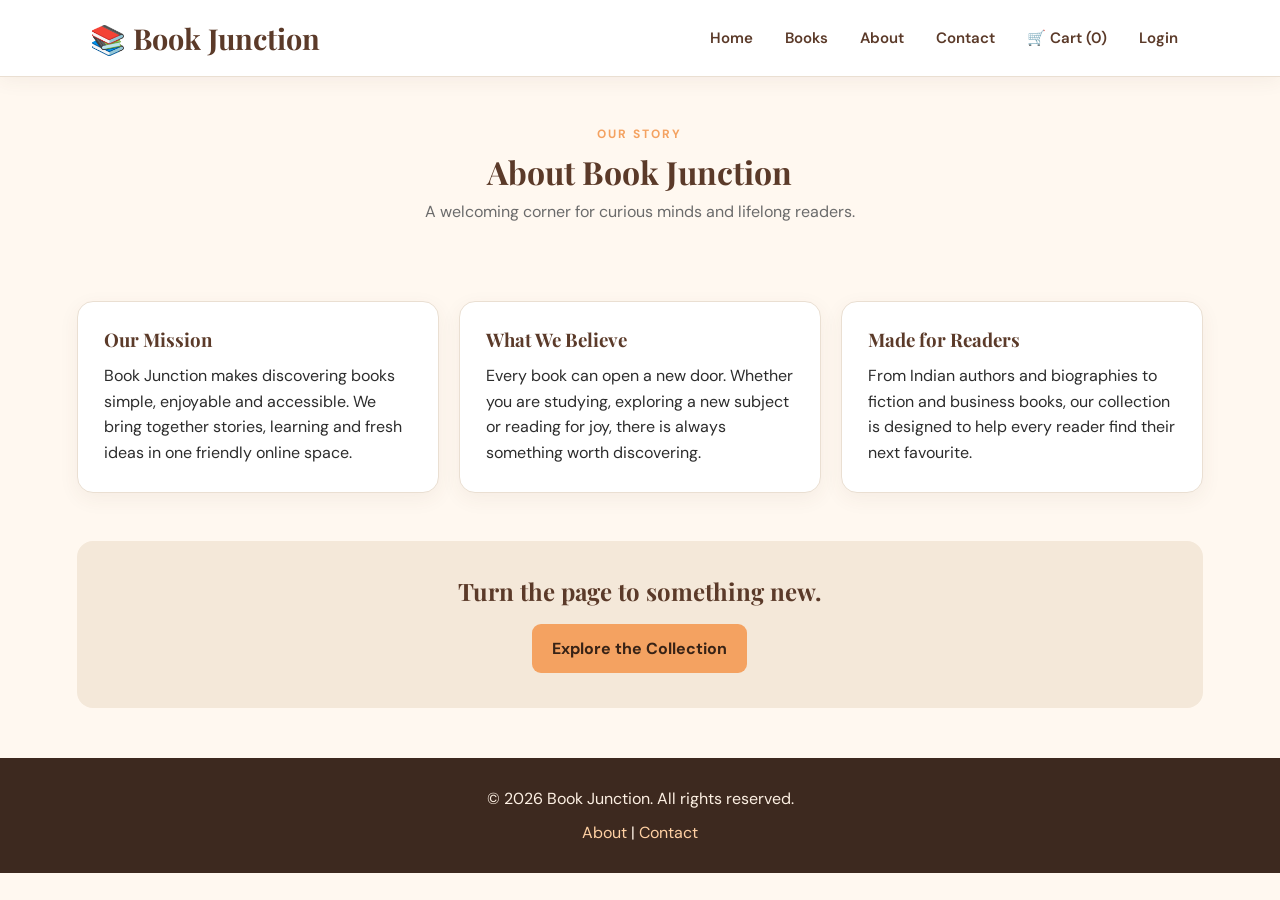
==== commit 42002ee4: "master" ====
--- a/about.html
+++ b/about.html
@@ -10,7 +10,7 @@
 </head>
 <body>
     <header>
-        <h1>📚 BookHive</h1>
+        <h1>📚 Book Junction</h1>
         <nav>
             <a href="index.html">Home</a>
             <a href="books.html">Books</a>
@@ -22,17 +22,19 @@
     </header>
 
     <main>
-        <section class="page-header"><p class="eyebrow">Our story</p><h2>About BookHive</h2><p>A welcoming corner for curious minds and lifelong readers.</p></section>
+        <section class="page-header"><p class="eyebrow">Our story</p><h2>About Book Junction</h2><p>A welcoming corner for curious minds and lifelong readers.</p></section>
         <section class="about-content">
-            <div class="about-card"><h3>Our Mission</h3><p>BookHive makes discovering books simple, enjoyable and accessible. We bring together stories, learning and fresh ideas in one friendly online space.</p></div>
+            <div class="about-card"><h3>Our Mission</h3><p>Book Junction makes discovering books simple, enjoyable and accessible. We bring together stories, learning and fresh ideas in one friendly online space.</p></div>
             <div class="about-card"><h3>What We Believe</h3><p>Every book can open a new door. Whether you are studying, exploring a new subject or reading for joy, there is always something worth discovering.</p></div>
             <div class="about-card"><h3>Made for Readers</h3><p>From Indian authors and biographies to fiction and business books, our collection is designed to help every reader find their next favourite.</p></div>
         </section>
         <section class="about-note"><h2>Turn the page to something new.</h2><a class="btn" href="books.html">Explore the Collection</a></section>
     </main>
+
+    
     <footer>
-        <p>&copy; 2026 BookHive. All rights reserved.</p>
-        <p><a href="about.html">About</a> | <a href="contact.html">Contact</a> | <a href="#">Privacy Policy</a></p>
+        <p>&copy; 2026 Book Junction. All rights reserved.</p>
+        <p><a href="about.html">About</a> | <a href="contact.html">Contact</a></p>
     </footer>
 </body>
 </html>
--- a/style.css
+++ b/style.css
@@ -1,4 +1,4 @@
-/* BookHive - main styles */
+/* Book Junction - main styles */
 @import url('https://fonts.googleapis.com/css2?family=DM+Sans:wght@400;500;600;700&family=Playfair+Display:wght@600;700&display=swap');
 
 :root {
